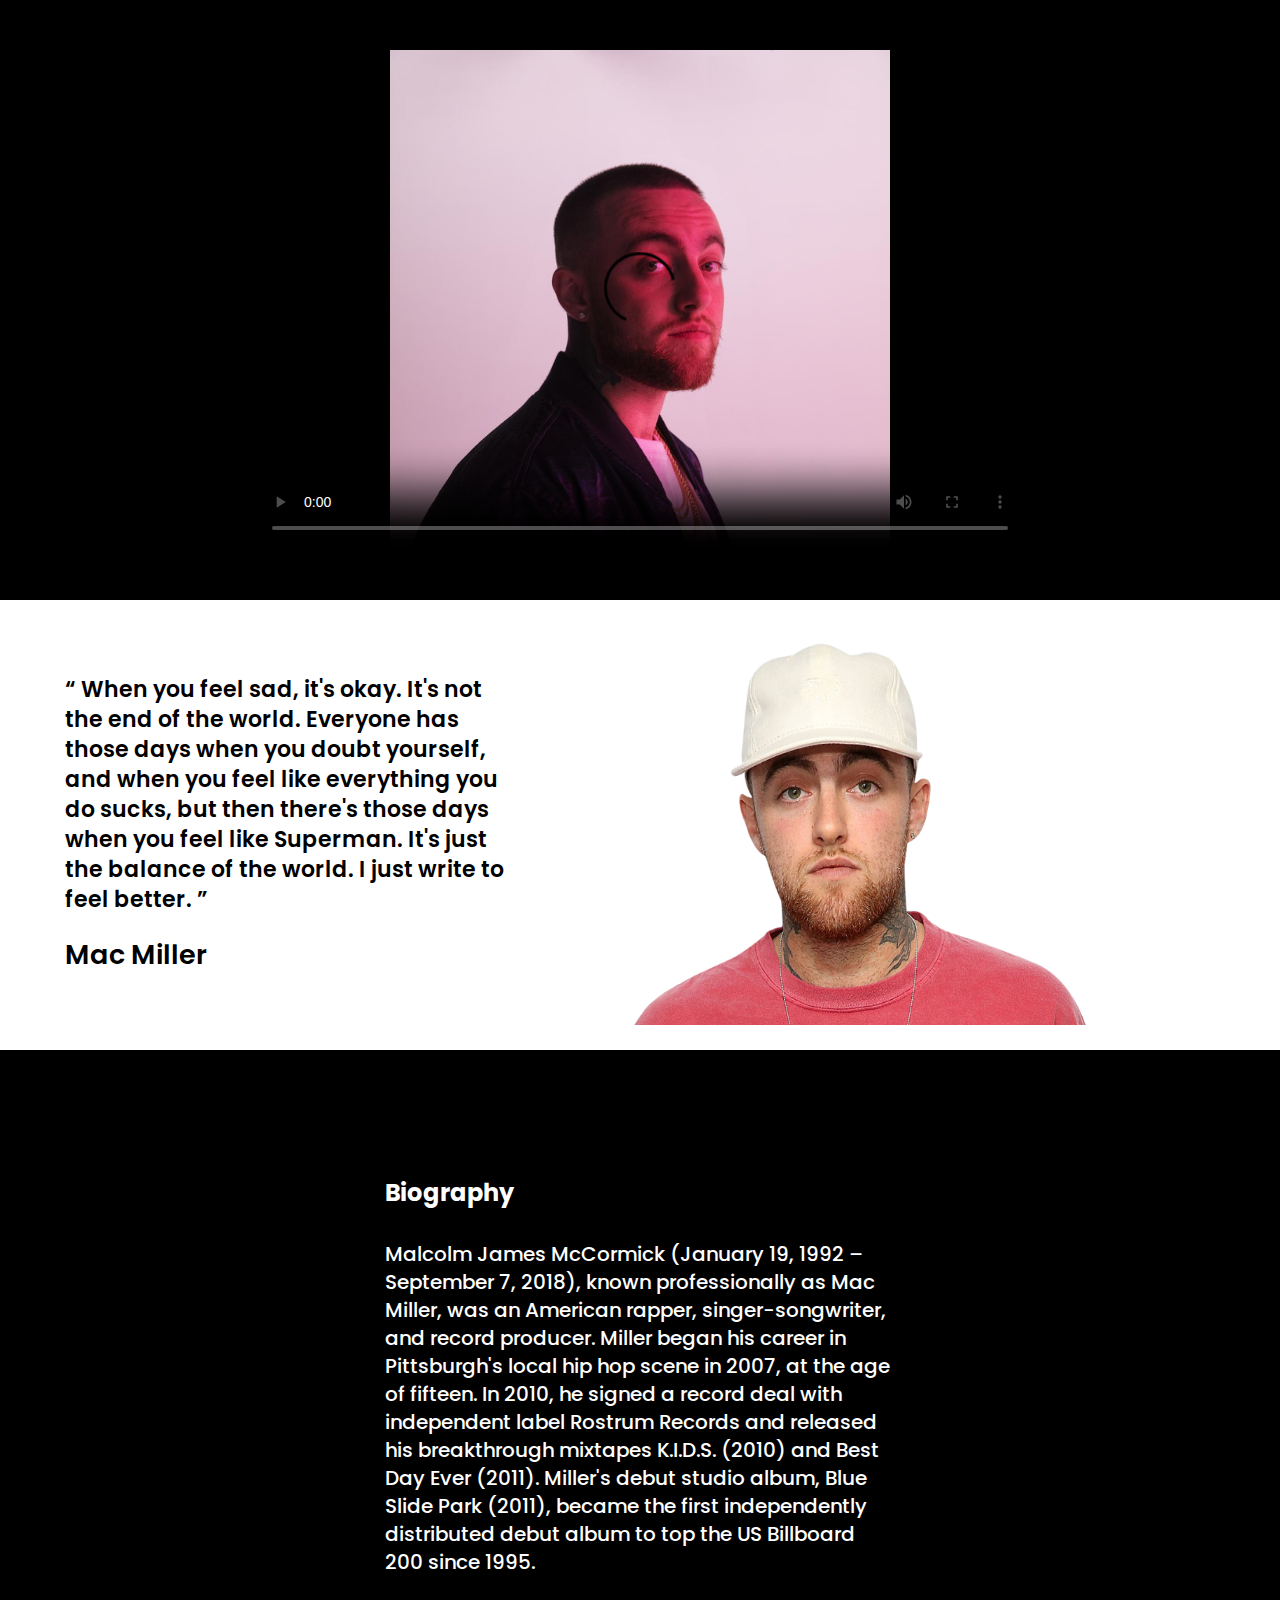
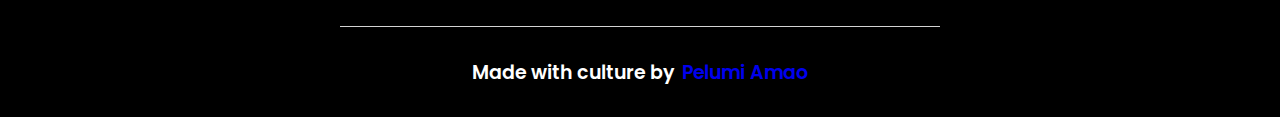
==== OIBSIP/lvl2_task2/index.html @ b63bbdde "Initial Commit" ====
<!DOCTYPE html>
<html lang="en">
<head>
    <meta charset="UTF-8">
    <meta name="viewport" content="width=device-width, initial-scale=1.0">
    <link rel="stylesheet" href="index.css">
    <title>OIBISIP - Tribute page</title>
</head>
<body>
    <video controls width="60%" height="500px" poster="img/mac miller.jpeg">
        <source src="img/Making Faces (A Short Film).mp4" type="video/mp4">
        Your browser does not support thus file format
    </video>

    <section class="quote">
        <div class="quote-ctn">
            <q>
                When you feel sad, it's okay. It's not the end of the world. Everyone has those days when you doubt yourself, and when you 
                feel like everything you do sucks, but then there's those days when you feel like Superman. It's just the balance of the world. 
                I just write to feel better.
            </q>
            <p class="name">Mac Miller</p>
        </div>

        <img src="img/test.webp" alt="Mac Miller">
    </section>

    <section class="biography">
        <h2>Biography</h2>

        <p>
            Malcolm James McCormick (January 19, 1992 – September 7, 2018), known professionally as Mac Miller, was an American rapper, 
            singer-songwriter, and record producer. Miller began his career in Pittsburgh's local hip hop scene in 2007, at the age of fifteen.
            In 2010, he signed a record deal with independent label Rostrum Records and released his breakthrough mixtapes K.I.D.S. (2010) 
            and Best Day Ever (2011). Miller's debut studio album, Blue Slide Park (2011), became the first independently distributed debut 
            album to top the US Billboard 200 since 1995.
        </p>
    </section>

    <footer>
        <p>Made with culture by <a href="https://github.com/Pekumiiix">Pelumi Amao</a></p>
    </footer>
</body>
</html>
---- OIBSIP/lvl2_task2/index.css ----
@import url('https://fonts.googleapis.com/css2?family=Poppins:ital,wght@0,100;0,200;0,300;0,400;0,500;0,600;0,700;0,800;0,900;1,100;1,200;1,300;1,400;1,500;1,600;1,700;1,800;1,900&display=swap');

* {
    padding: 0;
    margin: 0;
    box-sizing: border-box;
    font-family: "Poppins", sans-serif;
}

body {
    background-color: black;

    display: flex;
    flex-direction: column;
    align-items: center;
}

video {
    margin-top: 50px;
    margin-bottom: 50px;
}

.quote {
    width: 100%;
    height: 450px;
    background-color: white;

    display: flex;
    flex-wrap: wrap;
    justify-content: center;
    align-items: center;
}

.quote-ctn {
    width: 450px;
    height: 300px;

    display: flex;
    flex-direction: column;
    gap: 15px;
    justify-content: space-between;
}

.quote q {
    font-weight: 600;
    font-size: 22px;
    line-height: 30px;
}

.quote-ctn p {
    font-weight: 600;
    font-size: 27px;
}

.quote img {
    width: 700px;
    height: 400px;

    display: block;
}

.biography {
    margin-top: 75px;

    width: 600px;
    height: fit-content;
    padding: 50px 45px;
    border-bottom:  1px solid lightgrey;

    display: flex;
    flex-direction: column;
    gap: 30px;
}

.biography h2 {
    color: white;
}

.biography p {
    color: white;
    font-weight: 500;
    font-size: 20px;
    line-height: 28px;
}

footer {
    width: 100%;
    height: 90px;

    display: flex;
    align-items: center;
    justify-content: center;
}

footer p {
    color: white;
    font-weight: 600;
    font-size: 19px;
    gap: 7px;

    display: flex;
    align-items: center;
}

footer p a {
    text-decoration: none;
}
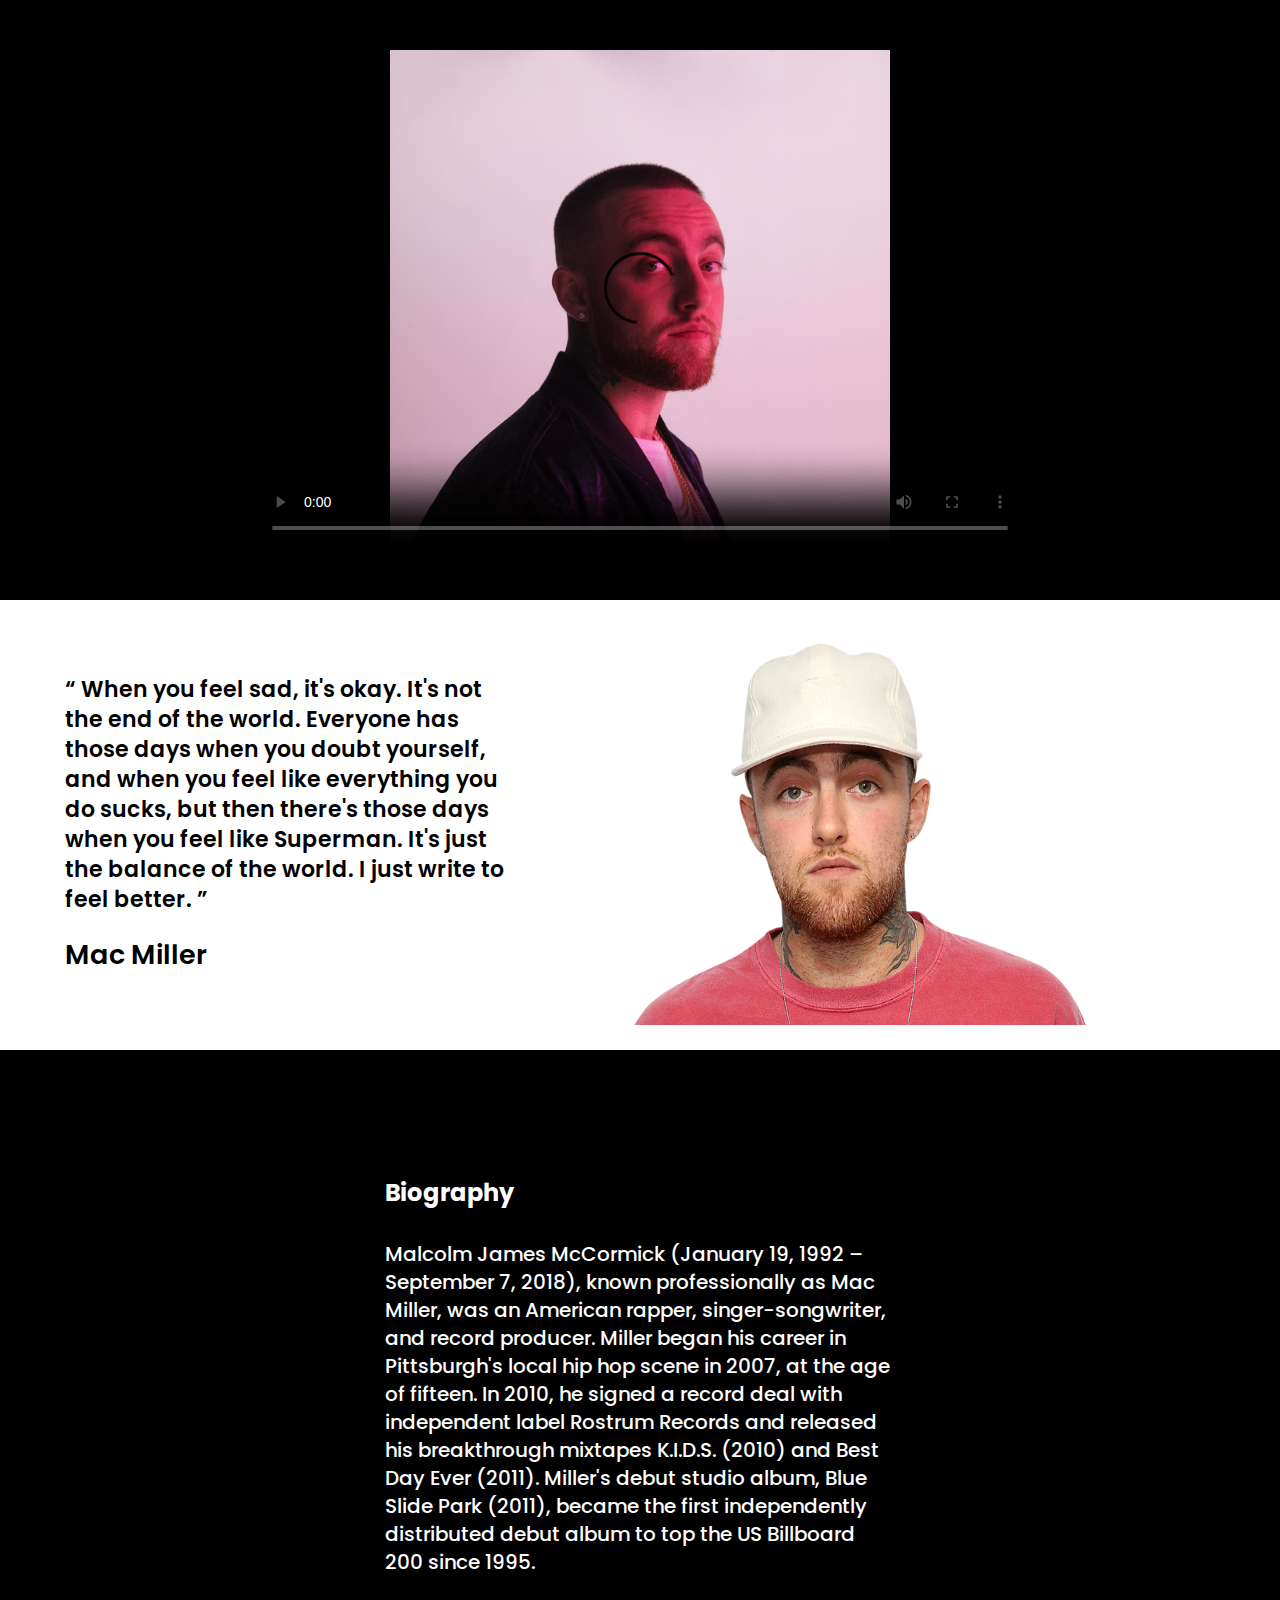
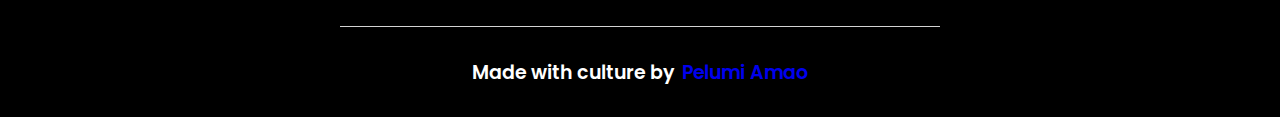
==== commit ad4414bd: "Fixed minor bugs" ====
--- a/OIBSIP/lvl2_task2/index.html
+++ b/OIBSIP/lvl2_task2/index.html
@@ -1,44 +1,53 @@
 <!DOCTYPE html>
 <html lang="en">
-<head>
-    <meta charset="UTF-8">
-    <meta name="viewport" content="width=device-width, initial-scale=1.0">
-    <link rel="stylesheet" href="index.css">
+  <head>
+    <meta charset="UTF-8" />
+    <meta name="viewport" content="width=device-width, initial-scale=1.0" />
+    <link rel="stylesheet" href="index.css" />
     <title>OIBISIP - Tribute page</title>
-</head>
-<body>
+  </head>
+  <body>
     <video controls width="60%" height="500px" poster="img/mac miller.jpeg">
-        <source src="img/Making Faces (A Short Film).mp4" type="video/mp4">
-        Your browser does not support thus file format
+      <source src="img/Making Faces (A Short Film).mp4" type="video/mp4" />
+      Your browser does not support this file format
     </video>
 
     <section class="quote">
-        <div class="quote-ctn">
-            <q>
-                When you feel sad, it's okay. It's not the end of the world. Everyone has those days when you doubt yourself, and when you 
-                feel like everything you do sucks, but then there's those days when you feel like Superman. It's just the balance of the world. 
-                I just write to feel better.
-            </q>
-            <p class="name">Mac Miller</p>
-        </div>
+      <div class="quote-ctn">
+        <q>
+          When you feel sad, it's okay. It's not the end of the world. Everyone
+          has those days when you doubt yourself, and when you feel like
+          everything you do sucks, but then there's those days when you feel
+          like Superman. It's just the balance of the world. I just write to
+          feel better.
+        </q>
+        <p class="name">Mac Miller</p>
+      </div>
 
-        <img src="img/test.webp" alt="Mac Miller">
+      <img src="img/test.webp" alt="Mac Miller" />
     </section>
 
     <section class="biography">
-        <h2>Biography</h2>
+      <h2>Biography</h2>
 
-        <p>
-            Malcolm James McCormick (January 19, 1992 – September 7, 2018), known professionally as Mac Miller, was an American rapper, 
-            singer-songwriter, and record producer. Miller began his career in Pittsburgh's local hip hop scene in 2007, at the age of fifteen.
-            In 2010, he signed a record deal with independent label Rostrum Records and released his breakthrough mixtapes K.I.D.S. (2010) 
-            and Best Day Ever (2011). Miller's debut studio album, Blue Slide Park (2011), became the first independently distributed debut 
-            album to top the US Billboard 200 since 1995.
-        </p>
+      <p>
+        Malcolm James McCormick (January 19, 1992 – September 7, 2018), known
+        professionally as Mac Miller, was an American rapper, singer-songwriter,
+        and record producer. Miller began his career in Pittsburgh's local hip
+        hop scene in 2007, at the age of fifteen. In 2010, he signed a record
+        deal with independent label Rostrum Records and released his
+        breakthrough mixtapes K.I.D.S. (2010) and Best Day Ever (2011). Miller's
+        debut studio album, Blue Slide Park (2011), became the first
+        independently distributed debut album to top the US Billboard 200 since
+        1995.
+      </p>
     </section>
 
     <footer>
-        <p>Made with culture by <a href="https://github.com/Pekumiiix">Pelumi Amao</a></p>
+      <p>
+        Made with culture by
+        <a href="https://github.com/Pekumiiix">Pelumi Amao</a>
+      </p>
     </footer>
-</body>
-</html>+  </body>
+</html>
--- a/OIBSIP/lvl2_task2/index.css
+++ b/OIBSIP/lvl2_task2/index.css
@@ -1,107 +1,168 @@
-@import url('https://fonts.googleapis.com/css2?family=Poppins:ital,wght@0,100;0,200;0,300;0,400;0,500;0,600;0,700;0,800;0,900;1,100;1,200;1,300;1,400;1,500;1,600;1,700;1,800;1,900&display=swap');
+@import url("https://fonts.googleapis.com/css2?family=Poppins:ital,wght@0,100;0,200;0,300;0,400;0,500;0,600;0,700;0,800;0,900;1,100;1,200;1,300;1,400;1,500;1,600;1,700;1,800;1,900&display=swap");
 
 * {
-    padding: 0;
-    margin: 0;
-    box-sizing: border-box;
-    font-family: "Poppins", sans-serif;
+  padding: 0;
+  margin: 0;
+  box-sizing: border-box;
+  font-family: "Poppins", sans-serif;
 }
 
 body {
-    background-color: black;
+  background-color: black;
 
-    display: flex;
-    flex-direction: column;
-    align-items: center;
+  display: flex;
+  flex-direction: column;
+  align-items: center;
 }
 
 video {
-    margin-top: 50px;
-    margin-bottom: 50px;
+  margin-top: 50px;
+  margin-bottom: 50px;
 }
 
 .quote {
-    width: 100%;
-    height: 450px;
-    background-color: white;
+  width: 100%;
+  height: 450px;
+  background-color: white;
 
-    display: flex;
-    flex-wrap: wrap;
-    justify-content: center;
-    align-items: center;
+  display: flex;
+  flex-wrap: wrap;
+  justify-content: center;
+  align-items: center;
 }
 
 .quote-ctn {
-    width: 450px;
-    height: 300px;
+  width: 450px;
+  height: 300px;
 
-    display: flex;
-    flex-direction: column;
-    gap: 15px;
-    justify-content: space-between;
+  display: flex;
+  flex-direction: column;
+  gap: 15px;
+  justify-content: space-between;
 }
 
 .quote q {
-    font-weight: 600;
-    font-size: 22px;
-    line-height: 30px;
+  font-weight: 600;
+  font-size: 22px;
+  line-height: 30px;
 }
 
 .quote-ctn p {
-    font-weight: 600;
-    font-size: 27px;
+  font-weight: 600;
+  font-size: 27px;
 }
 
 .quote img {
-    width: 700px;
-    height: 400px;
+  width: 700px;
+  height: 400px;
 
-    display: block;
+  display: block;
 }
 
 .biography {
-    margin-top: 75px;
+  margin-top: 75px;
 
-    width: 600px;
-    height: fit-content;
-    padding: 50px 45px;
-    border-bottom:  1px solid lightgrey;
+  width: 600px;
+  height: fit-content;
+  padding: 50px 45px;
+  border-bottom: 1px solid lightgrey;
 
-    display: flex;
-    flex-direction: column;
-    gap: 30px;
+  display: flex;
+  flex-direction: column;
+  gap: 30px;
 }
 
 .biography h2 {
-    color: white;
+  color: white;
 }
 
 .biography p {
-    color: white;
-    font-weight: 500;
-    font-size: 20px;
-    line-height: 28px;
+  color: white;
+  font-weight: 500;
+  font-size: 20px;
+  line-height: 28px;
 }
 
 footer {
-    width: 100%;
-    height: 90px;
+  width: 100%;
+  height: 90px;
 
-    display: flex;
-    align-items: center;
-    justify-content: center;
+  display: flex;
+  align-items: center;
+  justify-content: center;
 }
 
 footer p {
-    color: white;
-    font-weight: 600;
-    font-size: 19px;
-    gap: 7px;
+  color: white;
+  font-weight: 600;
+  font-size: 19px;
+  gap: 7px;
 
-    display: flex;
-    align-items: center;
+  display: flex;
+  align-items: center;
 }
 
 footer p a {
-    text-decoration: none;
-}+  text-decoration: none;
+}
+
+@media screen and (max-width: 1024px) {
+  .quote {
+    height: fit-content;
+  }
+
+  .quote-ctn {
+    margin-bottom: 30px;
+
+    width: 70%;
+    height: fit-content;
+  }
+
+  .quote-ctn q {
+    margin-top: 50px;
+  }
+
+  .quote img {
+    margin-top: 30px;
+    margin-bottom: 50px;
+  }
+}
+
+@media screen and (max-width: 768px) {
+  video {
+    width: 70%;
+  }
+}
+
+@media screen and (max-width: 540px) {
+  .quote-ctn q {
+    width: 100%;
+  }
+  .quote img {
+    height: 300px;
+  }
+
+  .biography {
+    width: 90%;
+  }
+}
+
+@media screen and (max-width: 478px) {
+  body {
+    width: 100%;
+
+    position: relative;
+  }
+
+  video {
+    width: 90%;
+  }
+
+  .biography {
+    width: 95%;
+  }
+
+  .biography p {
+    width: 100%;
+  }
+}
